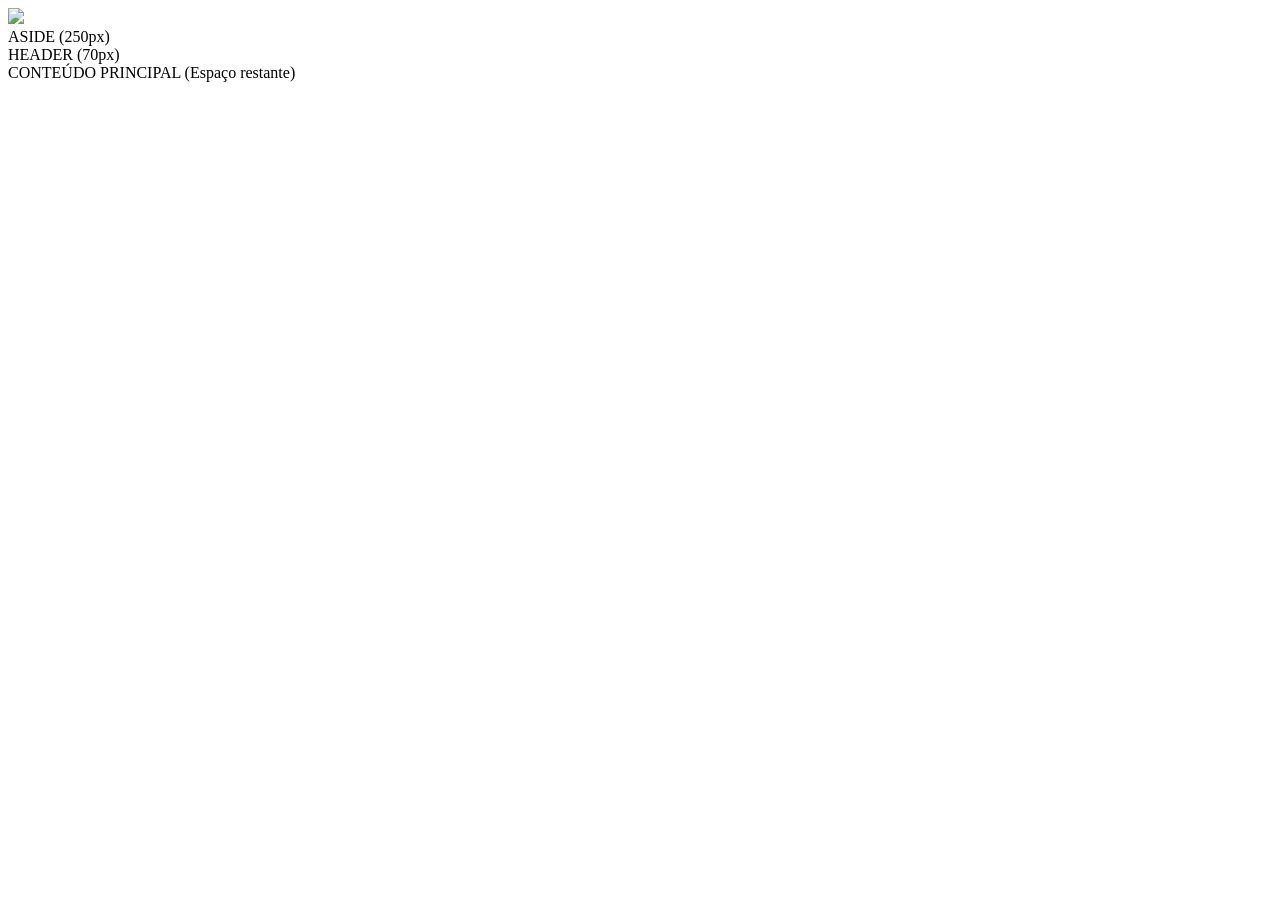
==== hotel/src/main/resources/static/index.html @ 7cc816ba "fix: "consertei a posição do arquivo index na pasta"" ====
<!doctype html>
<html lang="pt-BR">
  <head>
    <meta charset="UTF-8" />
    <meta name="viewport" content="width=device-width, initial-scale=1.0" />
    <title>Molde Base.</title>
    <!-- O CSS estaria no seu app.css ou importado via React -->
    <link rel="stylesheet" href="../css/style.css" />
  </head>
  <body>
    


    <div id="root" class="layout-mold">
      
      
      <aside class="sidebar">
        <div>
        <img  class="logo-img" src="../assets/img/images (6).jpg">
        </div>
        ASIDE (250px)
      </aside>

      <!-- Barra Superior (Direita, no topo) -->
      <header class="topbar">
        HEADER (70px)
      </header>

      <!-- Conteúdo Principal (Direita, abaixo do header) -->
      <main class="content">
        CONTEÚDO PRINCIPAL (Espaço restante)
      </main>

    </div>
  </body>
</html>
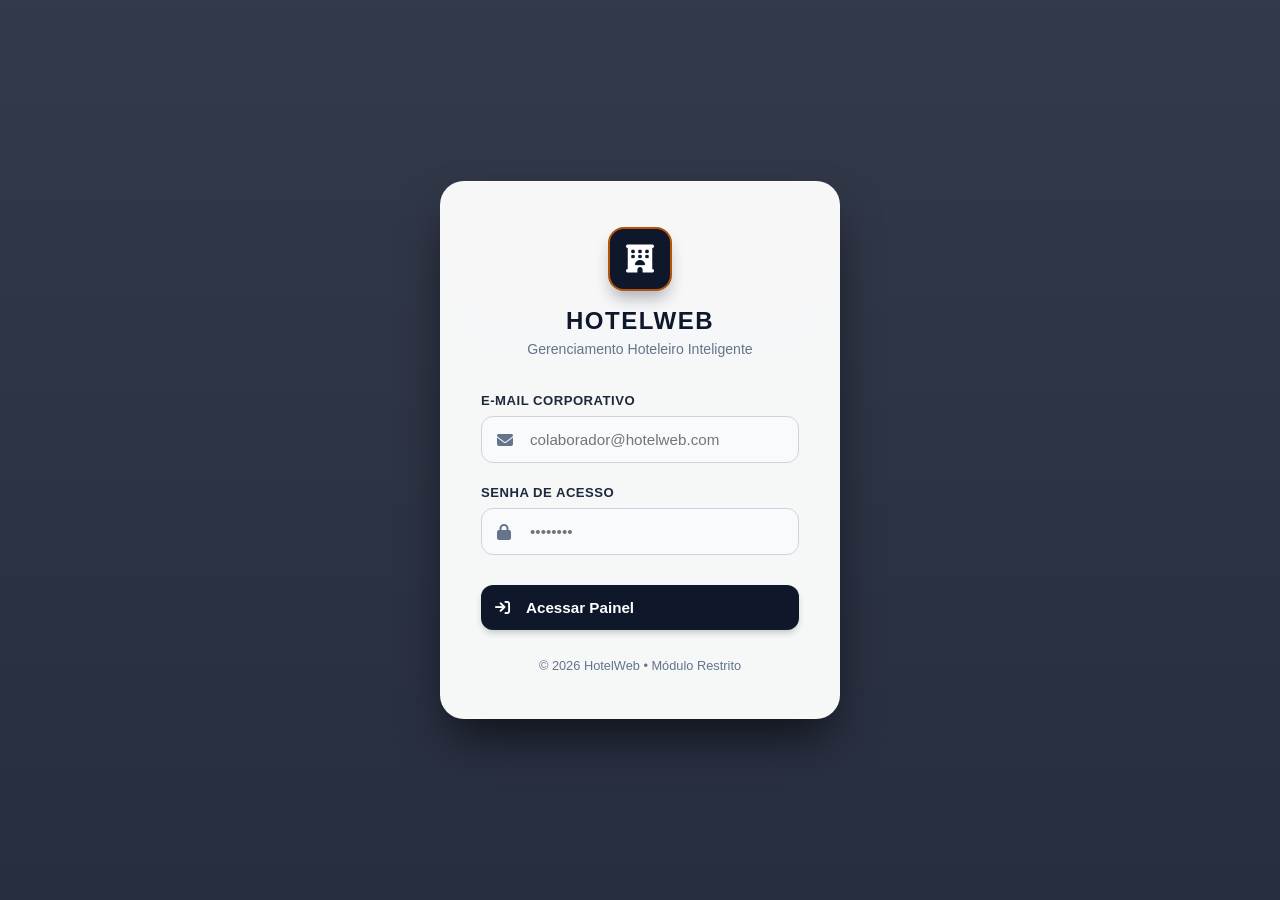
==== commit 22842bfc: "feat: atualiza layout do dashboard e telas de acesso" ====
--- a/hotel/src/main/resources/static/index.html
+++ b/hotel/src/main/resources/static/index.html
@@ -1,36 +1,44 @@
-<!doctype html>
+<!DOCTYPE html>
 <html lang="pt-BR">
-  <head>
-    <meta charset="UTF-8" />
-    <meta name="viewport" content="width=device-width, initial-scale=1.0" />
-    <title>Molde Base.</title>
-    <!-- O CSS estaria no seu app.css ou importado via React -->
-    <link rel="stylesheet" href="../css/style.css" />
-  </head>
-  <body>
-    
-
-
-    <div id="root" class="layout-mold">
-      
-      
-      <aside class="sidebar">
-        <div>
-        <img  class="logo-img" src="../assets/img/images (6).jpg">
-        </div>
-        ASIDE (250px)
-      </aside>
-
-      <!-- Barra Superior (Direita, no topo) -->
-      <header class="topbar">
-        HEADER (70px)
-      </header>
-
-      <!-- Conteúdo Principal (Direita, abaixo do header) -->
-      <main class="content">
-        CONTEÚDO PRINCIPAL (Espaço restante)
-      </main>
-
-    </div>
-  </body>
-</html>
+<head>
+    <meta charset="UTF-8">
+    <meta name="viewport" content="width=device-width, initial-scale=1.0">
+    <title>HotelWeb - Redirecionando</title>
+    <style>
+        body { 
+            background: #0f172a; 
+            display: flex; 
+            flex-direction: column;
+            justify-content: center; 
+            align-items: center; 
+            height: 100vh; 
+            font-family: 'Inter', sans-serif; 
+            color: #94a3b8; 
+            gap: 16px;
+        }
+        .spinner {
+            width: 40px;
+            height: 40px;
+            border: 4px solid rgba(255,255,255,0.1);
+            border-left-color: #b45309;
+            border-radius: 50%;
+            animation: spin 1s linear infinite;
+        }
+        @keyframes spin { 0% { transform: rotate(0deg); } 100% { transform: rotate(360deg); } }
+    </style>
+</head>
+<body>
+    <div class="spinner"></div>
+    <p>Carregando HotelWeb...</p>
+    <script>
+        const usuario = localStorage.getItem("usuarioLogado");
+        setTimeout(() => {
+            if (usuario) {
+                window.location.href = "html/dashboard.html";
+            } else {
+                window.location.href = "html/login.html";
+            }
+        }, 300);
+    </script>
+</body>
+</html>
